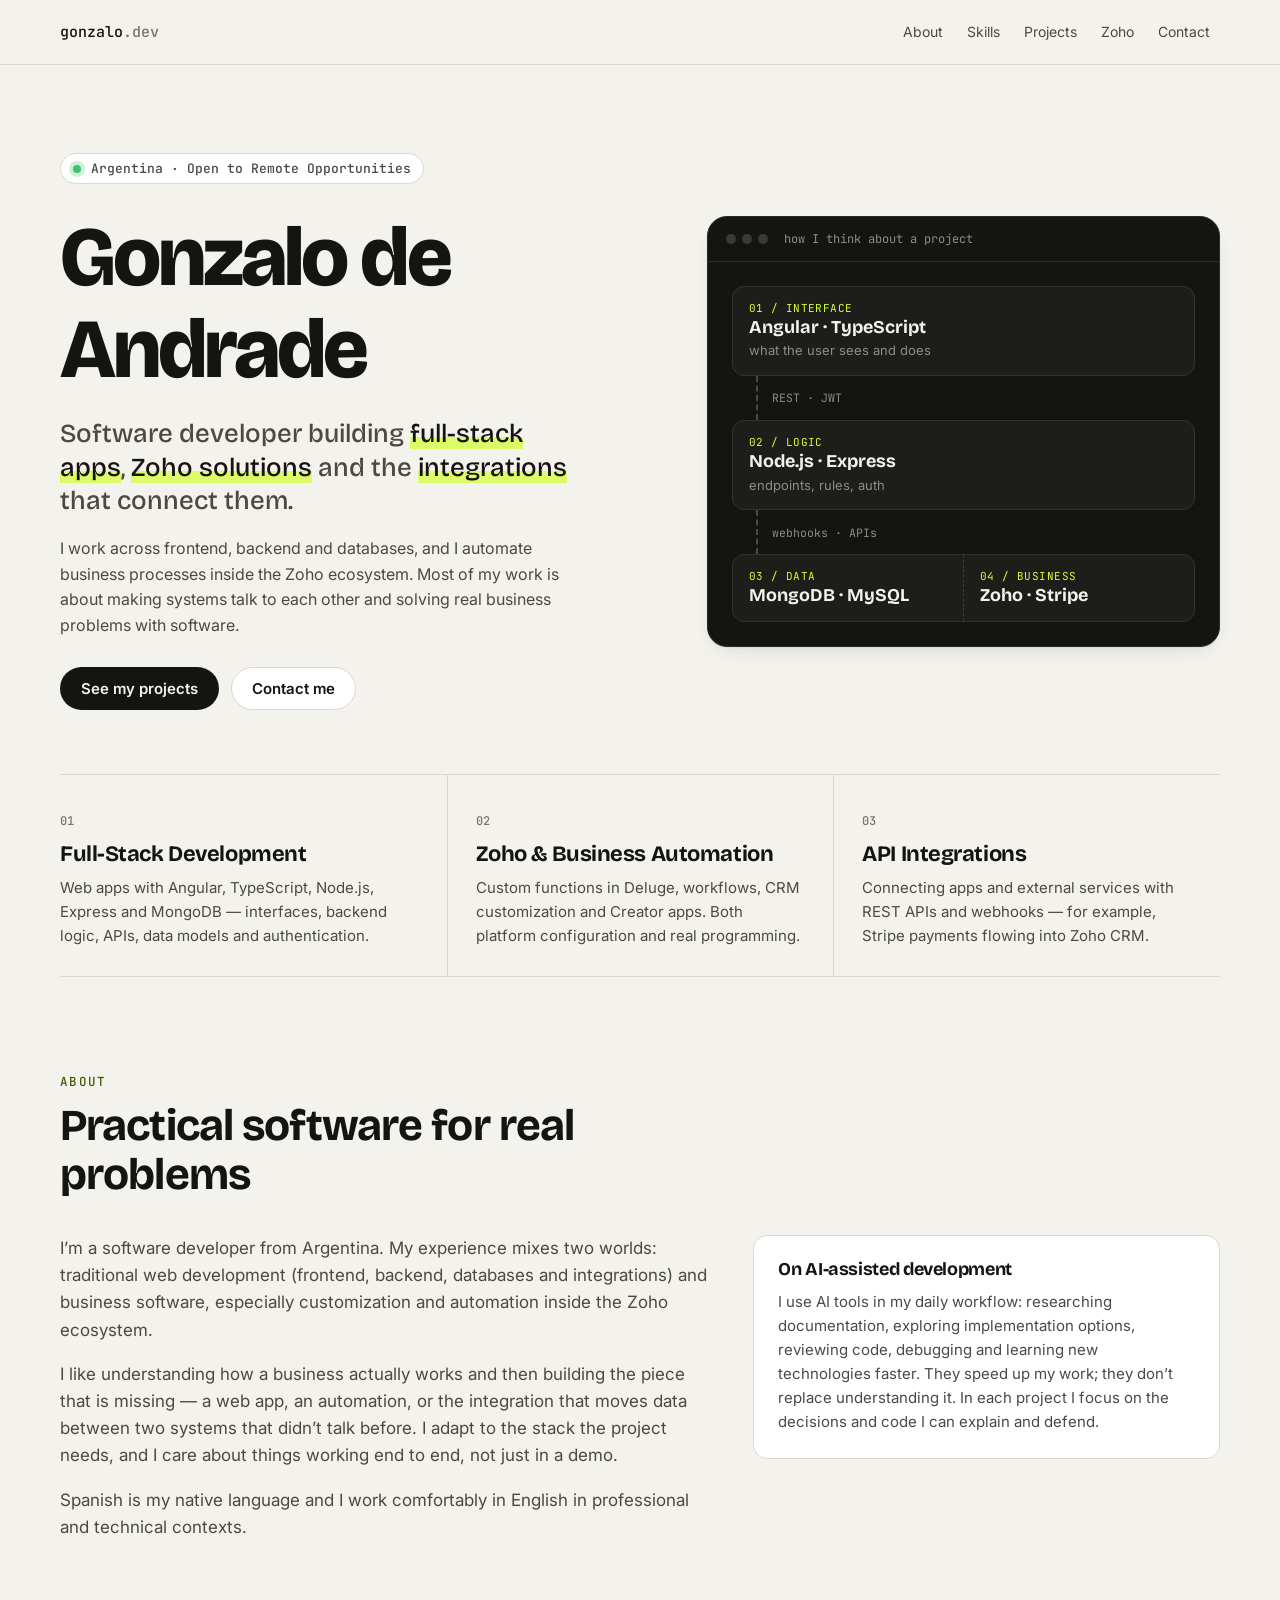
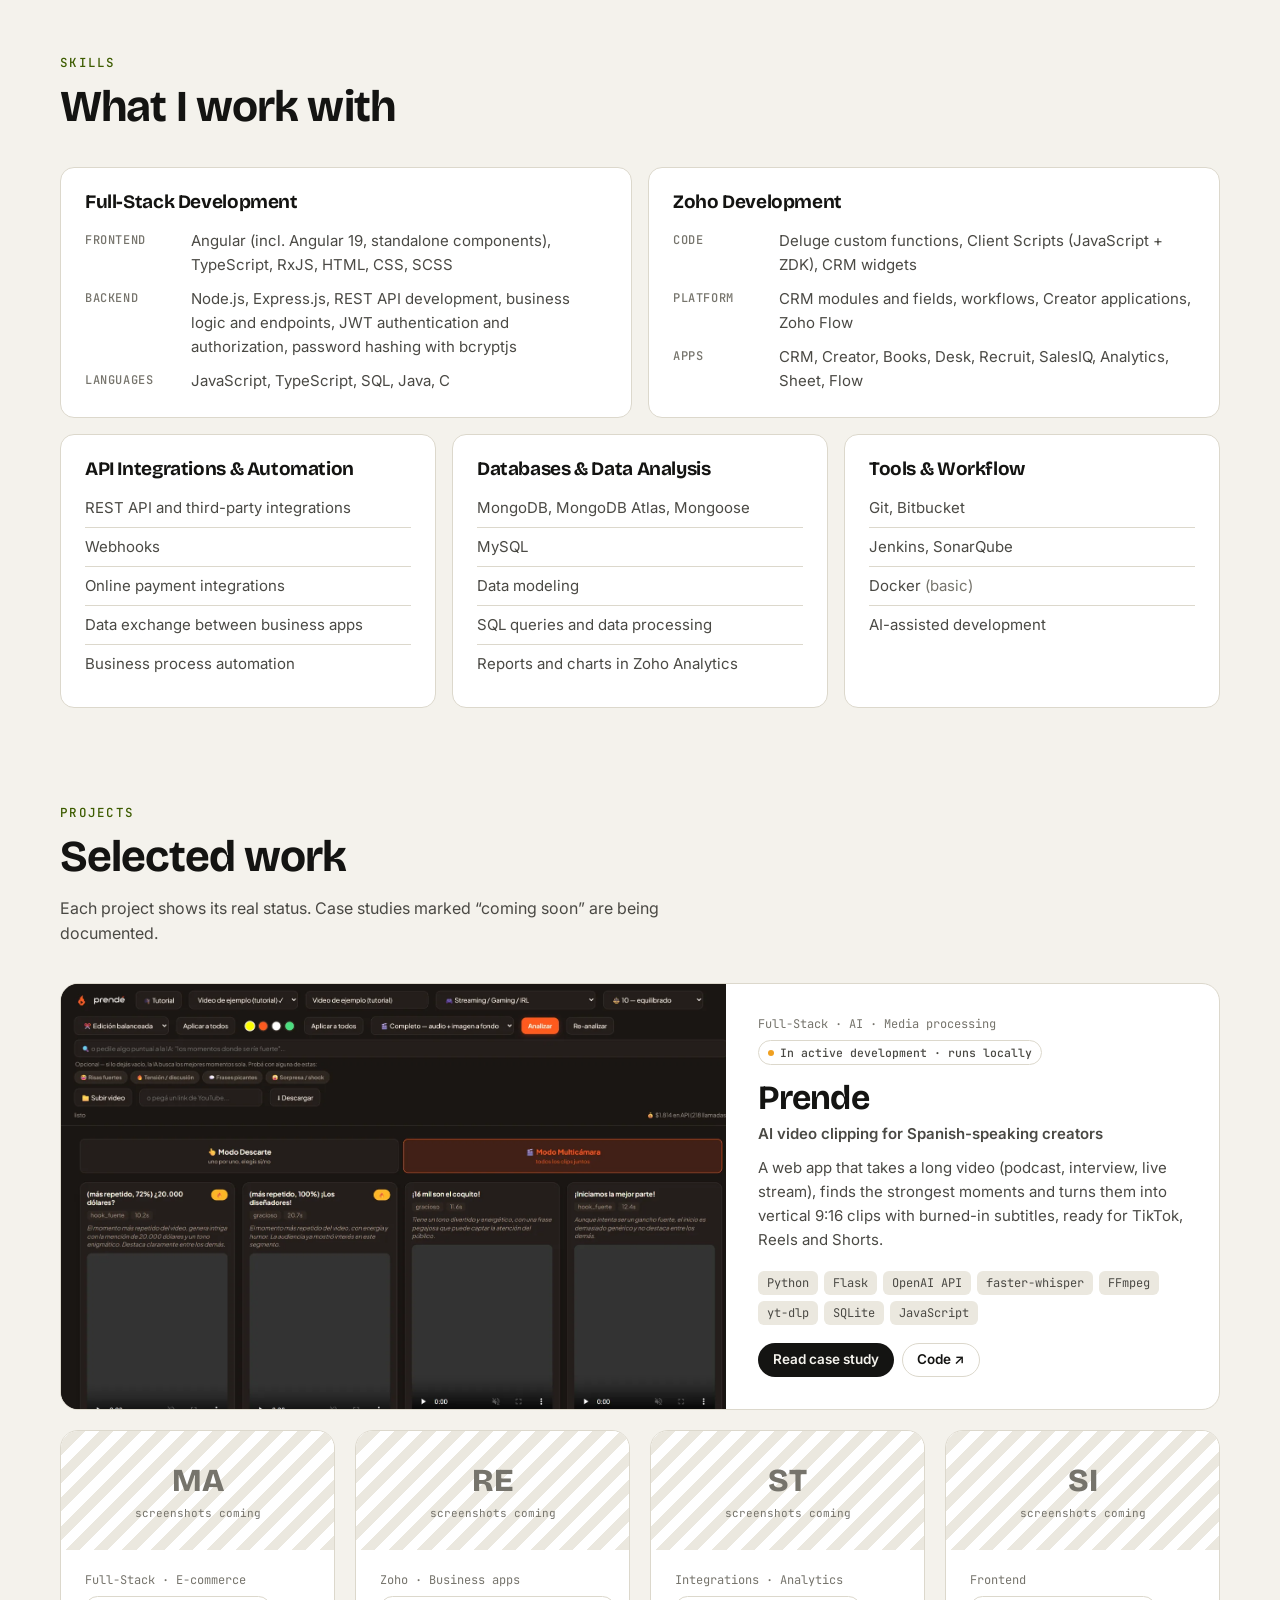
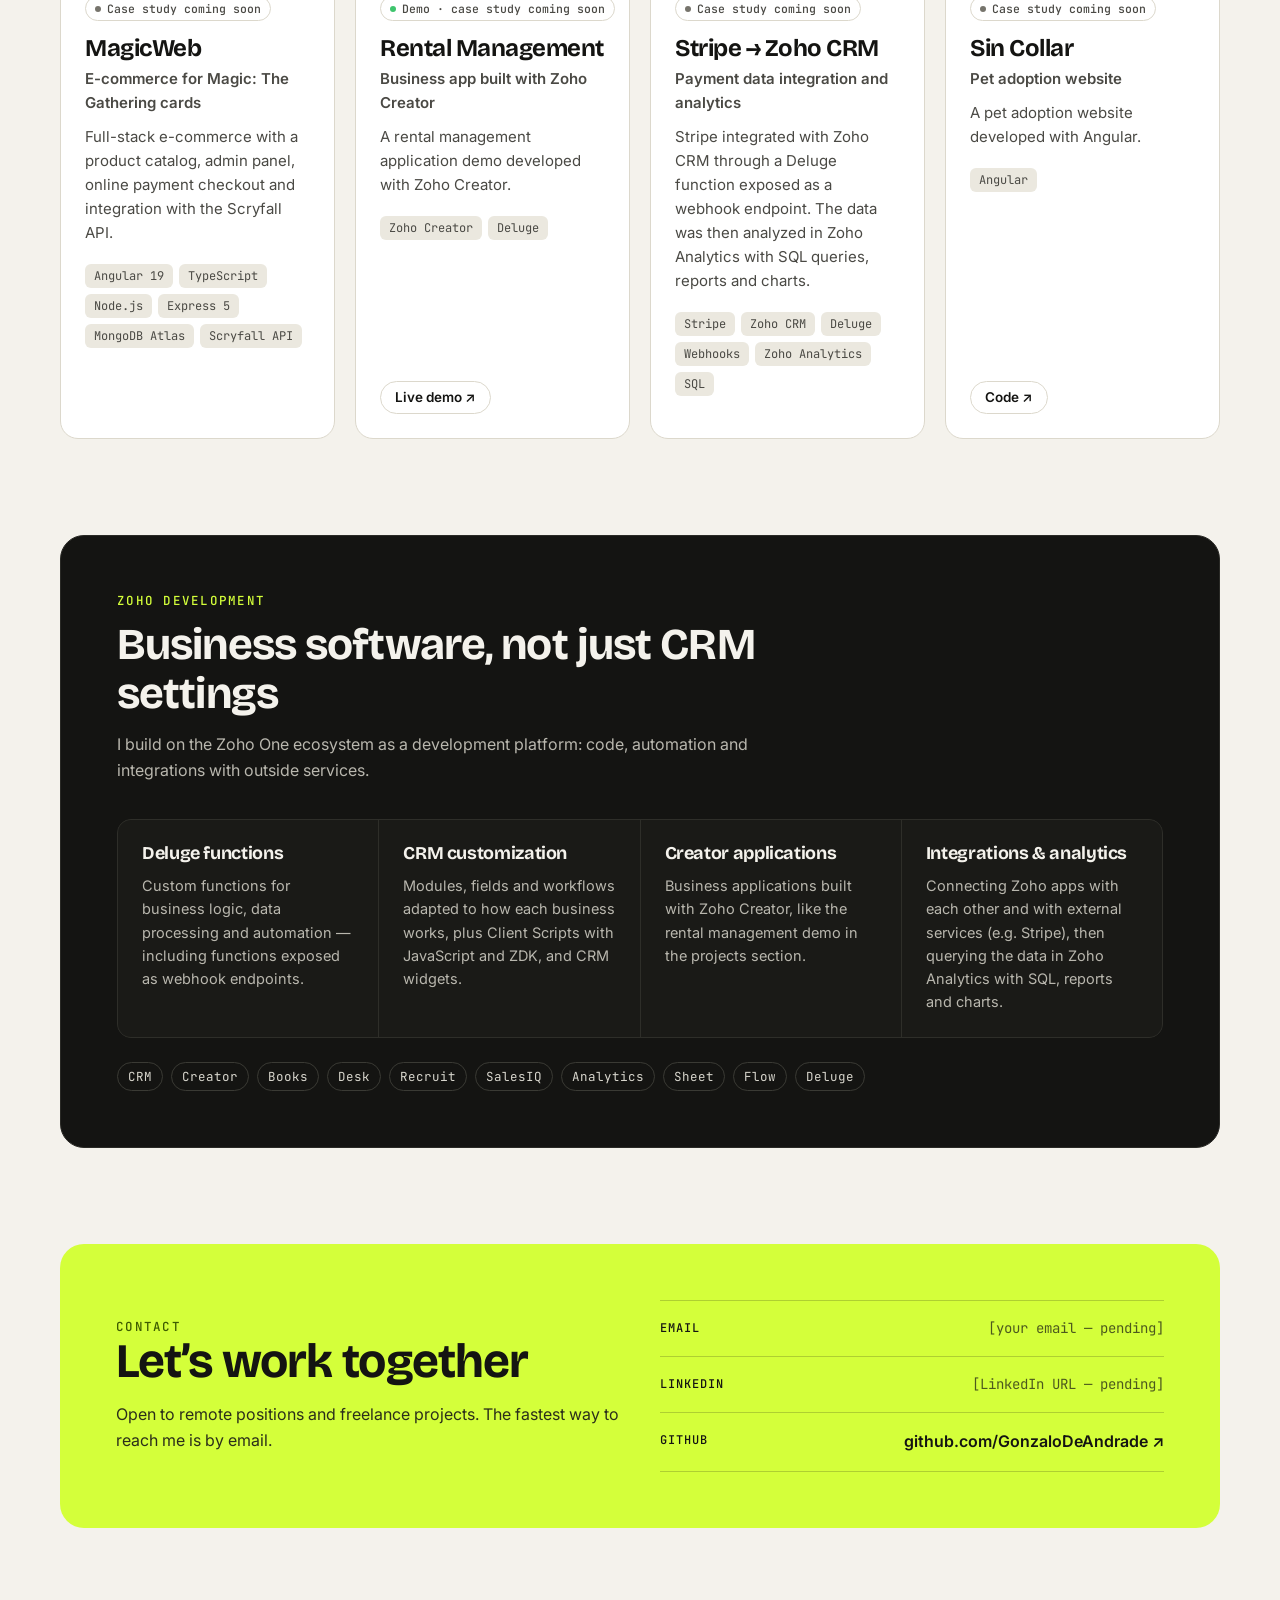
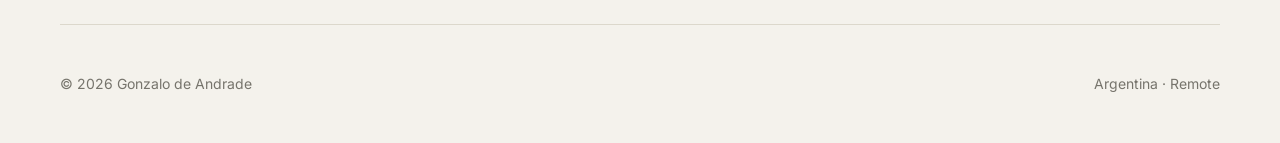
==== index.html @ 22869a06 "Portfolio: base structure, sections and Prende case study Co-Authored-By: Claude Opus 5.5 <noreply@a" ====
<!doctype html>
<html lang="en">
<head>
  <meta charset="utf-8">
  <meta name="viewport" content="width=device-width, initial-scale=1">
  <title>Gonzalo de Andrade · Software Developer</title>
  <meta name="description" content="Software developer from Argentina. Full-stack web development, Zoho solutions and system integrations.">
  <link rel="preconnect" href="https://fonts.googleapis.com">
  <link rel="preconnect" href="https://fonts.gstatic.com" crossorigin>
  <link href="https://fonts.googleapis.com/css2?family=Bricolage+Grotesque:opsz,wght@12..96,500;12..96,700;12..96,800&family=Inter:wght@400;500;600&family=JetBrains+Mono:wght@400;500&display=swap" rel="stylesheet">
  <link rel="stylesheet" href="styles.css">
  <link rel="icon" href="data:image/svg+xml,<svg xmlns='http://www.w3.org/2000/svg' viewBox='0 0 32 32'><rect width='32' height='32' rx='8' fill='%23131311'/><text x='16' y='22' font-family='monospace' font-size='15' fill='%23d4ff3a' text-anchor='middle'>gd</text></svg>">
</head>
<body>
  <a class="skip" href="#main">Skip to content</a>

  <header class="nav">
    <div class="wrap nav-inner">
      <a class="logo" href="#top" aria-label="Home">gonzalo<span>.dev</span></a>
      <nav aria-label="Main">
        <ul>
          <li><a href="#about">About</a></li>
          <li><a href="#skills">Skills</a></li>
          <li><a href="#projects">Projects</a></li>
          <li><a href="#zoho">Zoho</a></li>
          <li><a href="#contact">Contact</a></li>
        </ul>
      </nav>
    </div>
  </header>

  <main id="main">
    <!-- HERO -->
    <section class="hero wrap" id="top">
      <div class="hero-text">
        <p class="eyebrow"><span class="dot" aria-hidden="true"></span>Argentina · Open to Remote Opportunities</p>
        <h1>Gonzalo de Andrade</h1>
        <p class="headline">Software developer building <em>full-stack apps</em>, <em>Zoho solutions</em> and the <em>integrations</em> that connect them.</p>
        <p class="intro">I work across frontend, backend and databases, and I automate business processes inside the Zoho ecosystem. Most of my work is about making systems talk to each other and solving real business problems with software.</p>
        <div class="cta">
          <a class="btn btn-primary" href="#projects">See my projects</a>
          <a class="btn btn-ghost" href="#contact">Contact me</a>
        </div>
      </div>

      <figure class="flow" aria-label="Diagram: frontend, backend and business systems connected through APIs">
        <div class="flow-head"><span></span><span></span><span></span><code>how I think about a project</code></div>
        <ol class="flow-body">
          <li class="node">
            <span class="node-k">01 / interface</span>
            <strong>Angular · TypeScript</strong>
            <small>what the user sees and does</small>
          </li>
          <li class="wire" aria-hidden="true"><span>REST · JWT</span></li>
          <li class="node">
            <span class="node-k">02 / logic</span>
            <strong>Node.js · Express</strong>
            <small>endpoints, rules, auth</small>
          </li>
          <li class="wire" aria-hidden="true"><span>webhooks · APIs</span></li>
          <li class="node node-split">
            <div>
              <span class="node-k">03 / data</span>
              <strong>MongoDB · MySQL</strong>
            </div>
            <div>
              <span class="node-k">04 / business</span>
              <strong>Zoho · Stripe</strong>
            </div>
          </li>
        </ol>
      </figure>
    </section>

    <!-- STRENGTHS -->
    <section class="strengths wrap" aria-label="Core strengths">
      <article>
        <span class="num">01</span>
        <h2>Full-Stack Development</h2>
        <p>Web apps with Angular, TypeScript, Node.js, Express and MongoDB — interfaces, backend logic, APIs, data models and authentication.</p>
      </article>
      <article>
        <span class="num">02</span>
        <h2>Zoho &amp; Business Automation</h2>
        <p>Custom functions in Deluge, workflows, CRM customization and Creator apps. Both platform configuration and real programming.</p>
      </article>
      <article>
        <span class="num">03</span>
        <h2>API Integrations</h2>
        <p>Connecting apps and external services with REST APIs and webhooks — for example, Stripe payments flowing into Zoho CRM.</p>
      </article>
    </section>

    <!-- ABOUT -->
    <section class="section wrap" id="about">
      <div class="section-head">
        <p class="kicker">About</p>
        <h2>Practical software for real problems</h2>
      </div>
      <div class="about-grid">
        <div class="prose">
          <p>I’m a software developer from Argentina. My experience mixes two worlds: traditional web development (frontend, backend, databases and integrations) and business software, especially customization and automation inside the Zoho ecosystem.</p>
          <p>I like understanding how a business actually works and then building the piece that is missing — a web app, an automation, or the integration that moves data between two systems that didn’t talk before. I adapt to the stack the project needs, and I care about things working end to end, not just in a demo.</p>
          <p>Spanish is my native language and I work comfortably in English in professional and technical contexts.</p>
        </div>
        <aside class="note-card">
          <h3>On AI-assisted development</h3>
          <p>I use AI tools in my daily workflow: researching documentation, exploring implementation options, reviewing code, debugging and learning new technologies faster. They speed up my work; they don’t replace understanding it. In each project I focus on the decisions and code I can explain and defend.</p>
        </aside>
      </div>
    </section>

    <!-- SKILLS -->
    <section class="section wrap" id="skills">
      <div class="section-head">
        <p class="kicker">Skills</p>
        <h2>What I work with</h2>
      </div>
      <div class="skills">
        <article class="skill skill-main">
          <h3>Full-Stack Development</h3>
          <dl>
            <dt>Frontend</dt><dd>Angular (incl. Angular 19, standalone components), TypeScript, RxJS, HTML, CSS, SCSS</dd>
            <dt>Backend</dt><dd>Node.js, Express.js, REST API development, business logic and endpoints, JWT authentication and authorization, password hashing with bcryptjs</dd>
            <dt>Languages</dt><dd>JavaScript, TypeScript, SQL, Java, C</dd>
          </dl>
        </article>
        <article class="skill skill-main">
          <h3>Zoho Development</h3>
          <dl>
            <dt>Code</dt><dd>Deluge custom functions, Client Scripts (JavaScript + ZDK), CRM widgets</dd>
            <dt>Platform</dt><dd>CRM modules and fields, workflows, Creator applications, Zoho Flow</dd>
            <dt>Apps</dt><dd>CRM, Creator, Books, Desk, Recruit, SalesIQ, Analytics, Sheet, Flow</dd>
          </dl>
        </article>
        <article class="skill">
          <h3>API Integrations &amp; Automation</h3>
          <ul>
            <li>REST API and third-party integrations</li>
            <li>Webhooks</li>
            <li>Online payment integrations</li>
            <li>Data exchange between business apps</li>
            <li>Business process automation</li>
          </ul>
        </article>
        <article class="skill">
          <h3>Databases &amp; Data Analysis</h3>
          <ul>
            <li>MongoDB, MongoDB Atlas, Mongoose</li>
            <li>MySQL</li>
            <li>Data modeling</li>
            <li>SQL queries and data processing</li>
            <li>Reports and charts in Zoho Analytics</li>
          </ul>
        </article>
        <article class="skill">
          <h3>Tools &amp; Workflow</h3>
          <ul>
            <li>Git, Bitbucket</li>
            <li>Jenkins, SonarQube</li>
            <li>Docker <span class="muted">(basic)</span></li>
            <li>AI-assisted development</li>
          </ul>
        </article>
      </div>
    </section>

    <!-- PROJECTS -->
    <section class="section wrap" id="projects">
      <div class="section-head">
        <p class="kicker">Projects</p>
        <h2>Selected work</h2>
        <p class="section-sub">Each project shows its real status. Case studies marked “coming soon” are being documented.</p>
      </div>
      <div class="project-feature" id="featured"></div>
      <div class="project-grid" id="projectGrid"></div>
    </section>

    <!-- ZOHO -->
    <section class="section wrap" id="zoho">
      <div class="zoho">
        <div class="section-head">
          <p class="kicker">Zoho Development</p>
          <h2>Business software, not just CRM settings</h2>
          <p class="section-sub">I build on the Zoho One ecosystem as a development platform: code, automation and integrations with outside services.</p>
        </div>
        <div class="zoho-grid">
          <article>
            <h3>Deluge functions</h3>
            <p>Custom functions for business logic, data processing and automation — including functions exposed as webhook endpoints.</p>
          </article>
          <article>
            <h3>CRM customization</h3>
            <p>Modules, fields and workflows adapted to how each business works, plus Client Scripts with JavaScript and ZDK, and CRM widgets.</p>
          </article>
          <article>
            <h3>Creator applications</h3>
            <p>Business applications built with Zoho Creator, like the rental management demo in the projects section.</p>
          </article>
          <article>
            <h3>Integrations &amp; analytics</h3>
            <p>Connecting Zoho apps with each other and with external services (e.g. Stripe), then querying the data in Zoho Analytics with SQL, reports and charts.</p>
          </article>
        </div>
        <p class="zoho-apps" aria-label="Zoho apps I have worked with">
          <span>CRM</span><span>Creator</span><span>Books</span><span>Desk</span><span>Recruit</span><span>SalesIQ</span><span>Analytics</span><span>Sheet</span><span>Flow</span><span>Deluge</span>
        </p>
      </div>
    </section>

    <!-- CONTACT -->
    <section class="section wrap" id="contact">
      <div class="contact">
        <div>
          <p class="kicker">Contact</p>
          <h2>Let’s work together</h2>
          <p>Open to remote positions and freelance projects. The fastest way to reach me is by email.</p>
        </div>
        <ul class="contact-list">
          <li>
            <span class="c-label">Email</span>
            <span class="c-value placeholder" title="Placeholder — to be added">[your email — pending]</span>
          </li>
          <li>
            <span class="c-label">LinkedIn</span>
            <span class="c-value placeholder" title="Placeholder — to be added">[LinkedIn URL — pending]</span>
          </li>
          <li>
            <span class="c-label">GitHub</span>
            <a class="c-value" href="https://github.com/GonzaloDeAndrade" target="_blank" rel="noopener">github.com/GonzaloDeAndrade ↗</a>
          </li>
        </ul>
      </div>
    </section>
  </main>

  <footer class="footer wrap">
    <span>© <span id="year"></span> Gonzalo de Andrade</span>
    <span>Argentina · Remote</span>
  </footer>

  <script src="js/projects.js"></script>
  <script src="js/main.js"></script>
</body>
</html>
---- styles.css ----
:root {
  --bg: #f4f2ec;
  --surface: #ffffff;
  --surface-2: #ebe8df;
  --ink: #141412;
  --ink-2: #4a4944;
  --muted: #76746c;
  --line: #dcd8cc;
  --accent: #d4ff3a;          /* used as a fill, always with --ink text */
  --accent-ink: #3d5c00;      /* accent for text on light backgrounds */
  --dark: #141412;
  --dark-ink: #f4f2ec;
  --radius: 14px;
  --shadow: 0 1px 2px rgba(20,20,18,.05), 0 8px 24px -12px rgba(20,20,18,.18);
  --f-display: 'Bricolage Grotesque', system-ui, sans-serif;
  --f-body: 'Inter', system-ui, sans-serif;
  --f-mono: 'JetBrains Mono', ui-monospace, monospace;
  color-scheme: light;
}
@media (prefers-color-scheme: dark) {
  :root:not([data-theme="light"]) {
    --bg: #111110; --surface: #1a1a18; --surface-2: #232320; --ink: #f1efe8; --ink-2: #c4c2ba;
    --muted: #8e8c84; --line: #2e2d29; --accent-ink: #d4ff3a; --dark: #1a1a18;
    --shadow: 0 1px 2px rgba(0,0,0,.3), 0 10px 30px -14px rgba(0,0,0,.6);
    color-scheme: dark;
  }
}
:root[data-theme="dark"] {
  --bg: #111110; --surface: #1a1a18; --surface-2: #232320; --ink: #f1efe8; --ink-2: #c4c2ba;
  --muted: #8e8c84; --line: #2e2d29; --accent-ink: #d4ff3a; --dark: #1a1a18;
  --shadow: 0 1px 2px rgba(0,0,0,.3), 0 10px 30px -14px rgba(0,0,0,.6);
  color-scheme: dark;
}

*, *::before, *::after { box-sizing: border-box; }
html { scroll-behavior: smooth; scroll-padding-top: 80px; }
@media (prefers-reduced-motion: reduce) { html { scroll-behavior: auto; } * { transition: none !important; } }
body {
  margin: 0; background: var(--bg); color: var(--ink);
  font: 400 16px/1.6 var(--f-body); -webkit-font-smoothing: antialiased;
}
img { max-width: 100%; display: block; }
a { color: inherit; }
h1, h2, h3 { font-family: var(--f-display); line-height: 1.1; margin: 0; letter-spacing: -0.02em; }
p { margin: 0 0 1em; }
.wrap { width: min(1160px, 100% - 32px); margin-inline: auto; }
.muted { color: var(--muted); }
.sr-only { position: absolute; width: 1px; height: 1px; overflow: hidden; clip: rect(0 0 0 0); }
.skip { position: absolute; left: -999px; top: 8px; background: var(--accent); color: #141412; padding: 8px 12px; border-radius: 8px; z-index: 100; }
.skip:focus { left: 8px; }
:focus-visible { outline: 2px solid var(--ink); outline-offset: 3px; border-radius: 4px; }

/* NAV */
.nav { position: sticky; top: 0; z-index: 20; background: color-mix(in srgb, var(--bg) 85%, transparent); backdrop-filter: blur(10px); border-bottom: 1px solid var(--line); }
.nav-inner { display: flex; align-items: center; justify-content: space-between; height: 64px; gap: 16px; }
.logo { font-family: var(--f-mono); font-weight: 500; text-decoration: none; font-size: 15px; }
.logo span { color: var(--muted); }
.nav ul { list-style: none; display: flex; gap: 4px; margin: 0; padding: 0; }
.nav a:not(.logo) { text-decoration: none; font-size: 14px; color: var(--ink-2); padding: 6px 10px; border-radius: 8px; }
.nav a:not(.logo):hover { background: var(--surface-2); color: var(--ink); }
@media (max-width: 640px) {
  .nav ul li:nth-child(n+3):not(:last-child) { display: none; }
}

/* BUTTONS */
.btn { display: inline-flex; align-items: center; gap: 8px; font: 600 15px/1 var(--f-body); text-decoration: none; padding: 13px 20px; border-radius: 999px; border: 1px solid transparent; transition: transform .15s ease, background .15s ease; }
.btn:hover { transform: translateY(-1px); }
.btn-primary { background: var(--ink); color: var(--bg); }
.btn-ghost { border-color: var(--line); background: var(--surface); }
.btn-ghost:hover { border-color: var(--ink-2); }
.btn-sm { font-size: 13.5px; padding: 9px 14px; }

/* HERO */
.hero { display: grid; grid-template-columns: 1.15fr 1fr; gap: 56px; align-items: center; padding: 88px 0 64px; }
.eyebrow { font: 500 13px/1 var(--f-mono); color: var(--ink-2); display: inline-flex; align-items: center; gap: 10px; background: var(--surface); border: 1px solid var(--line); padding: 8px 12px; border-radius: 999px; margin-bottom: 28px; }
.dot { width: 8px; height: 8px; border-radius: 50%; background: #3ec46d; box-shadow: 0 0 0 4px color-mix(in srgb, #3ec46d 25%, transparent); }
.hero h1 { font-size: clamp(44px, 7vw, 84px); font-weight: 800; letter-spacing: -0.035em; margin-bottom: 20px; }
.headline { font-family: var(--f-display); font-size: clamp(20px, 2.4vw, 26px); font-weight: 500; line-height: 1.3; color: var(--ink-2); margin-bottom: 18px; max-width: 30ch; }
.headline em { font-style: normal; color: var(--ink); background: linear-gradient(transparent 62%, color-mix(in srgb, var(--accent) 75%, transparent) 62%); }
.intro { color: var(--ink-2); max-width: 54ch; }
.cta { display: flex; gap: 12px; flex-wrap: wrap; margin-top: 28px; }

.flow { margin: 0; background: var(--dark); color: var(--dark-ink); border-radius: 20px; padding: 0 0 24px; box-shadow: var(--shadow); border: 1px solid #2a2a26; overflow: hidden; }
.flow-head { display: flex; align-items: center; gap: 6px; padding: 14px 18px; border-bottom: 1px solid #2a2a26; }
.flow-head span { width: 10px; height: 10px; border-radius: 50%; background: #3a3a35; }
.flow-head code { font: 12px var(--f-mono); color: #8e8c84; margin-left: 10px; }
.flow-body { list-style: none; margin: 0; padding: 24px 24px 0; display: flex; flex-direction: column; }
.node { border: 1px solid #34342f; background: #1d1d1a; border-radius: 12px; padding: 14px 16px; display: flex; flex-direction: column; gap: 2px; }
.node strong { font: 700 18px/1.2 var(--f-display); }
.node small { color: #8e8c84; font-size: 13px; }
.node-k { font: 11px var(--f-mono); color: var(--accent); letter-spacing: .04em; text-transform: uppercase; }
.node-split { flex-direction: row; gap: 0; padding: 0; }
.node-split > div { flex: 1; padding: 14px 16px; display: flex; flex-direction: column; gap: 2px; }
.node-split > div + div { border-left: 1px dashed #3d3d37; }
.wire { height: 44px; position: relative; display: flex; align-items: center; padding-left: 40px; }
.wire::before { content: ''; position: absolute; left: 24px; top: 0; bottom: 0; border-left: 2px dashed #4a4a43; }
.wire span { font: 11.5px var(--f-mono); color: #8e8c84; }

/* STRENGTHS */
.strengths { display: grid; grid-template-columns: repeat(3, 1fr); border-top: 1px solid var(--line); border-bottom: 1px solid var(--line); }
.strengths article { padding: 32px 28px 28px 0; }
.strengths article + article { padding-left: 28px; border-left: 1px solid var(--line); }
.strengths .num { font: 500 12px var(--f-mono); color: var(--muted); }
.strengths h2 { font-size: 22px; margin: 10px 0 10px; }
.strengths p { color: var(--ink-2); font-size: 15px; margin: 0; }

/* SECTIONS */
.section { padding: 96px 0 0; }
.section-head { margin-bottom: 36px; max-width: 680px; }
.kicker { font: 500 12.5px var(--f-mono); text-transform: uppercase; letter-spacing: .1em; color: var(--accent-ink); margin-bottom: 12px; }
.section-head h2 { font-size: clamp(30px, 4vw, 44px); font-weight: 700; }
.section-sub { color: var(--ink-2); margin: 14px 0 0; }

.about-grid { display: grid; grid-template-columns: 1.4fr 1fr; gap: 40px; align-items: start; }
.prose p { font-size: 17px; color: var(--ink-2); }
.note-card { background: var(--surface); border: 1px solid var(--line); border-radius: var(--radius); padding: 24px; }
.note-card h3 { font-size: 18px; margin-bottom: 10px; }
.note-card p { color: var(--ink-2); font-size: 15px; margin: 0; }

/* SKILLS */
.skills { display: grid; grid-template-columns: repeat(6, 1fr); gap: 16px; }
.skill { grid-column: span 2; background: var(--surface); border: 1px solid var(--line); border-radius: var(--radius); padding: 24px; }
.skill-main { grid-column: span 3; }
.skill h3 { font-size: 19px; margin-bottom: 16px; }
.skill dl { margin: 0; display: grid; grid-template-columns: 92px 1fr; gap: 10px 14px; }
.skill dt { font: 500 12px/1.9 var(--f-mono); color: var(--muted); text-transform: uppercase; letter-spacing: .05em; }
.skill dd { margin: 0; color: var(--ink-2); font-size: 15px; }
.skill ul { list-style: none; margin: 0; padding: 0; }
.skill li { padding: 7px 0; border-top: 1px solid var(--line); color: var(--ink-2); font-size: 15px; }
.skill li:first-child { border-top: 0; padding-top: 0; }

/* PROJECT CARDS */
.project-feature { display: grid; gap: 20px; margin-bottom: 20px; }
.project-grid { display: grid; grid-template-columns: repeat(auto-fill, minmax(260px, 1fr)); gap: 20px; }
.card { background: var(--surface); border: 1px solid var(--line); border-radius: 18px; overflow: hidden; display: flex; flex-direction: column; transition: border-color .2s ease, transform .2s ease; }
.card:hover { border-color: var(--ink-2); }
.card-featured { display: grid; grid-template-columns: 1.35fr 1fr; }
.card-media { display: block; background: #1b1715; aspect-ratio: 16 / 10; overflow: hidden; }
.card-featured .card-media { aspect-ratio: auto; min-height: 100%; }
.card-media img { width: 100%; height: 100%; object-fit: cover; object-position: top left; transition: transform .5s ease; }
.card:hover .card-media img { transform: scale(1.02); }
.card-media-empty { background: repeating-linear-gradient(-45deg, var(--surface-2) 0 10px, var(--surface) 10px 20px); display: flex; flex-direction: column; align-items: center; justify-content: center; gap: 6px; aspect-ratio: 16 / 7; }
.card-media-empty span { font: 800 32px var(--f-display); color: var(--muted); text-transform: uppercase; }
.card-media-empty small { font: 11px var(--f-mono); color: var(--muted); }
.card-body { padding: 22px 24px 24px; display: flex; flex-direction: column; flex: 1; }
.card-featured .card-body { padding: 32px; justify-content: center; }
.card-meta { display: flex; flex-wrap: wrap; align-items: center; justify-content: space-between; gap: 8px; margin-bottom: 14px; }
.area { font: 12px var(--f-mono); color: var(--muted); }
.card h3 { font-size: 24px; }
.card-featured h3 { font-size: 34px; }
.tagline { font-weight: 600; color: var(--ink-2); margin: 6px 0 10px; }
.card-body > p { color: var(--ink-2); font-size: 15px; }
.tags { list-style: none; display: flex; flex-wrap: wrap; gap: 6px; padding: 0; margin: 4px 0 18px; }
.tags li { font: 12px var(--f-mono); padding: 4px 9px; border-radius: 6px; background: var(--surface-2); color: var(--ink-2); }
.card-links { display: flex; flex-wrap: wrap; gap: 8px; margin-top: auto; }

.status { font: 500 11.5px var(--f-mono); padding: 4px 9px; border-radius: 999px; border: 1px solid var(--line); color: var(--ink-2); white-space: nowrap; }
.status::before { content: ''; display: inline-block; width: 6px; height: 6px; border-radius: 50%; margin-right: 6px; vertical-align: 1px; background: var(--muted); }
.status-active::before { background: #f0a020; }
.status-deployed::before, .status-demo::before { background: #3ec46d; }
.status-offline::before { background: #d64545; }

/* ZOHO */
.zoho { background: var(--dark); color: var(--dark-ink); border-radius: 24px; padding: 56px; border: 1px solid #2a2a26; }
.zoho .kicker { color: var(--accent); }
.zoho .section-sub { color: #b9b7ae; }
.zoho-grid { display: grid; grid-template-columns: repeat(4, 1fr); gap: 1px; background: #2e2e29; border: 1px solid #2e2e29; border-radius: 14px; overflow: hidden; }
.zoho-grid article { background: #1a1a17; padding: 24px; }
.zoho-grid h3 { font-size: 18px; margin-bottom: 10px; }
.zoho-grid p { color: #b9b7ae; font-size: 14.5px; margin: 0; }
.zoho-apps { display: flex; flex-wrap: wrap; gap: 8px; margin: 24px 0 0; }
.zoho-apps span { font: 12.5px var(--f-mono); color: #d8d6cd; border: 1px solid #3a3a34; padding: 5px 10px; border-radius: 999px; }

/* CONTACT */
.contact { display: grid; grid-template-columns: 1fr 1fr; gap: 40px; align-items: center; background: var(--accent); color: #141412; border-radius: 24px; padding: 56px; }
.contact .kicker { color: #3d5c00; }
.contact h2 { font-size: clamp(32px, 4vw, 48px); margin-bottom: 14px; }
.contact p { margin: 0; color: #2b2f1a; }
.contact-list { list-style: none; margin: 0; padding: 0; }
.contact-list li { display: flex; justify-content: space-between; gap: 16px; padding: 16px 0; border-top: 1px solid rgba(20,20,18,.2); flex-wrap: wrap; }
.contact-list li:last-child { border-bottom: 1px solid rgba(20,20,18,.2); }
.c-label { font: 500 12px/1.9 var(--f-mono); text-transform: uppercase; letter-spacing: .08em; }
.c-value { font-weight: 600; text-decoration: none; }
a.c-value:hover { text-decoration: underline; }
.placeholder { font-family: var(--f-mono); font-weight: 400; font-size: 14px; opacity: .7; }
.contact :focus-visible { outline-color: #141412; }

.footer { display: flex; justify-content: space-between; flex-wrap: wrap; gap: 12px; padding: 48px 0; margin-top: 96px; border-top: 1px solid var(--line); font-size: 14px; color: var(--muted); }
.footer a { text-decoration: none; }

/* CASE STUDY */
.case-hero { padding: 64px 0 32px; max-width: 820px; }
.case-hero h1 { font-size: clamp(44px, 7vw, 76px); font-weight: 800; margin-bottom: 14px; }
.case-meta { display: flex; flex-wrap: wrap; align-items: center; gap: 12px; margin-top: 8px; }
.case-meta .card-links { margin: 0; }
.gallery { display: grid; grid-template-columns: repeat(3, 1fr); gap: 16px; }
.gallery figure { margin: 0; }
.gallery .g-main { grid-column: 1 / -1; }
.g-open { all: unset; cursor: zoom-in; display: block; border-radius: 14px; overflow: hidden; border: 1px solid var(--line); background: #1b1715; }
.g-open:focus-visible { outline: 2px solid var(--ink); outline-offset: 3px; }
.gallery img { width: 100%; height: auto; }
.gallery figure:not(.g-main) img { aspect-ratio: 16 / 10; object-fit: cover; object-position: top left; }
.gallery figcaption { font-size: 13.5px; color: var(--muted); margin-top: 8px; }
.fine { font-size: 13px; color: var(--muted); margin-top: 14px; }
.case-layout { display: grid; grid-template-columns: 1fr 300px; gap: 56px; margin-top: 56px; align-items: start; }
.case-sec { margin-bottom: 48px; }
.case-sec h2 { font-size: 28px; margin-bottom: 16px; }
.case-main p { font-size: 17px; color: var(--ink-2); max-width: 68ch; }
.bullets { padding: 0; margin: 0; list-style: none; }
.bullets li { position: relative; padding: 10px 0 10px 24px; border-top: 1px solid var(--line); color: var(--ink-2); }
.bullets li::before { content: ''; position: absolute; left: 2px; top: 20px; width: 10px; height: 2px; background: var(--ink); }
.challenges { display: grid; gap: 14px; }
.challenges article { background: var(--surface); border: 1px solid var(--line); border-radius: var(--radius); padding: 22px 24px; }
.challenges h3 { font-size: 18px; margin-bottom: 8px; }
.challenges p { font-size: 15.5px !important; margin: 0; }
.case-side { position: sticky; top: 88px; display: grid; gap: 16px; }
.side-box { background: var(--surface); border: 1px solid var(--line); border-radius: var(--radius); padding: 20px; }
.side-box h2 { font-size: 16px; margin-bottom: 12px; }
.side-box p { font-size: 14.5px; color: var(--ink-2); margin: 0; }
.side-box .tags { margin: 0; }

.lightbox { border: 0; padding: 0; background: transparent; max-width: min(1400px, 96vw); max-height: 94vh; }
.lightbox::backdrop { background: rgba(10,10,9,.86); }
.lightbox img { max-height: 84vh; width: auto; margin: 0 auto; border-radius: 10px; }
.lightbox-cap { color: #e9e7e0; text-align: center; font-size: 14px; margin: 12px 0 0; }
.lightbox-close { position: fixed; top: 16px; right: 16px; width: 40px; height: 40px; border-radius: 50%; border: 0; background: #f1efe8; color: #141412; font-size: 16px; cursor: pointer; }

/* RESPONSIVE */
@media (max-width: 960px) {
  .hero { grid-template-columns: 1fr; padding-top: 56px; gap: 40px; }
  .strengths { grid-template-columns: 1fr; }
  .strengths article, .strengths article + article { padding: 24px 0; border-left: 0; }
  .strengths article + article { border-top: 1px solid var(--line); }
  .about-grid, .contact, .case-layout { grid-template-columns: 1fr; }
  .skill, .skill-main { grid-column: span 6; }
  .card-featured { grid-template-columns: 1fr; }
  .card-featured .card-media { aspect-ratio: 16 / 10; }
  .zoho-grid { grid-template-columns: 1fr 1fr; }
  .case-side { position: static; }
}
@media (max-width: 640px) {
  .section { padding-top: 72px; }
  .zoho, .contact { padding: 32px 20px; border-radius: 18px; }
  .zoho-grid { grid-template-columns: 1fr; }
  .card-featured .card-body { padding: 24px; }
  .card-featured h3 { font-size: 28px; }
  .skill dl { grid-template-columns: 1fr; gap: 2px; }
  .skill dd { margin-bottom: 10px; }
  .gallery { grid-template-columns: 1fr; }
  .node-split { flex-direction: column; }
  .node-split > div + div { border-left: 0; border-top: 1px dashed #3d3d37; }
}
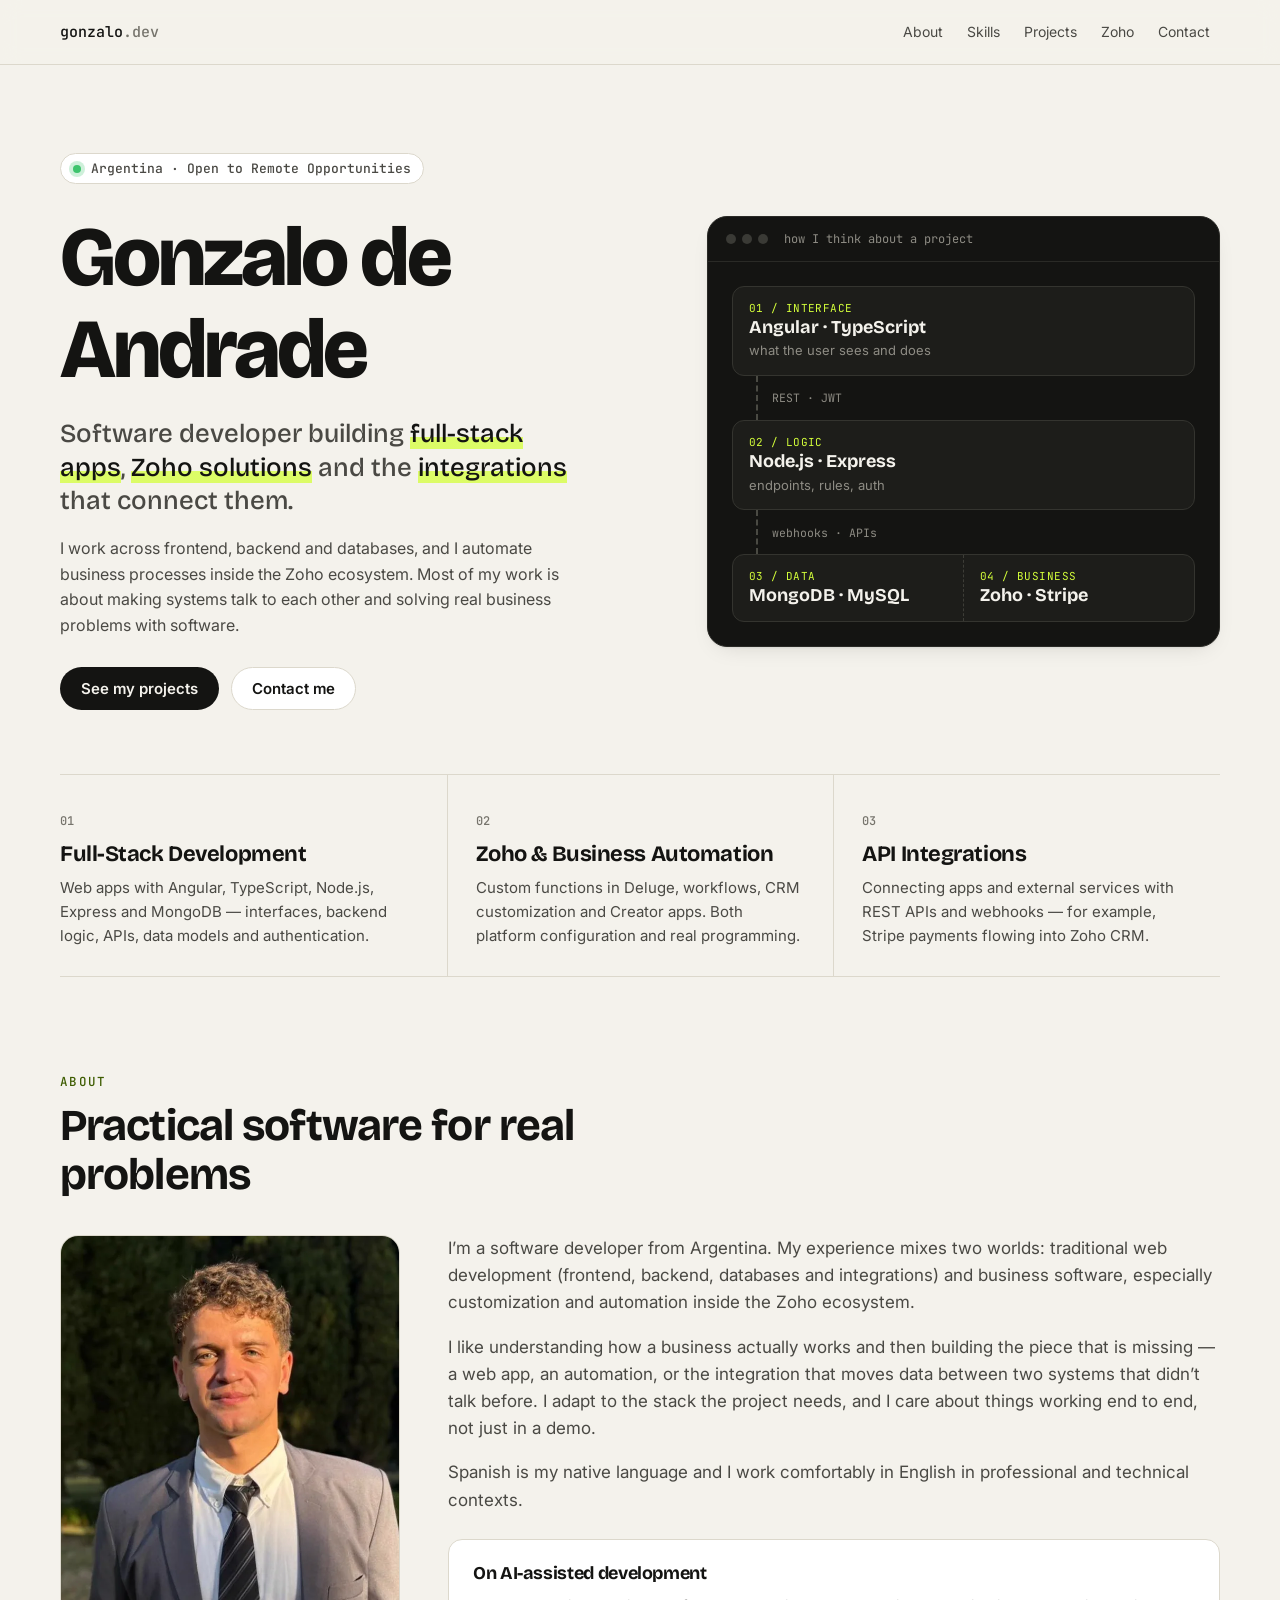
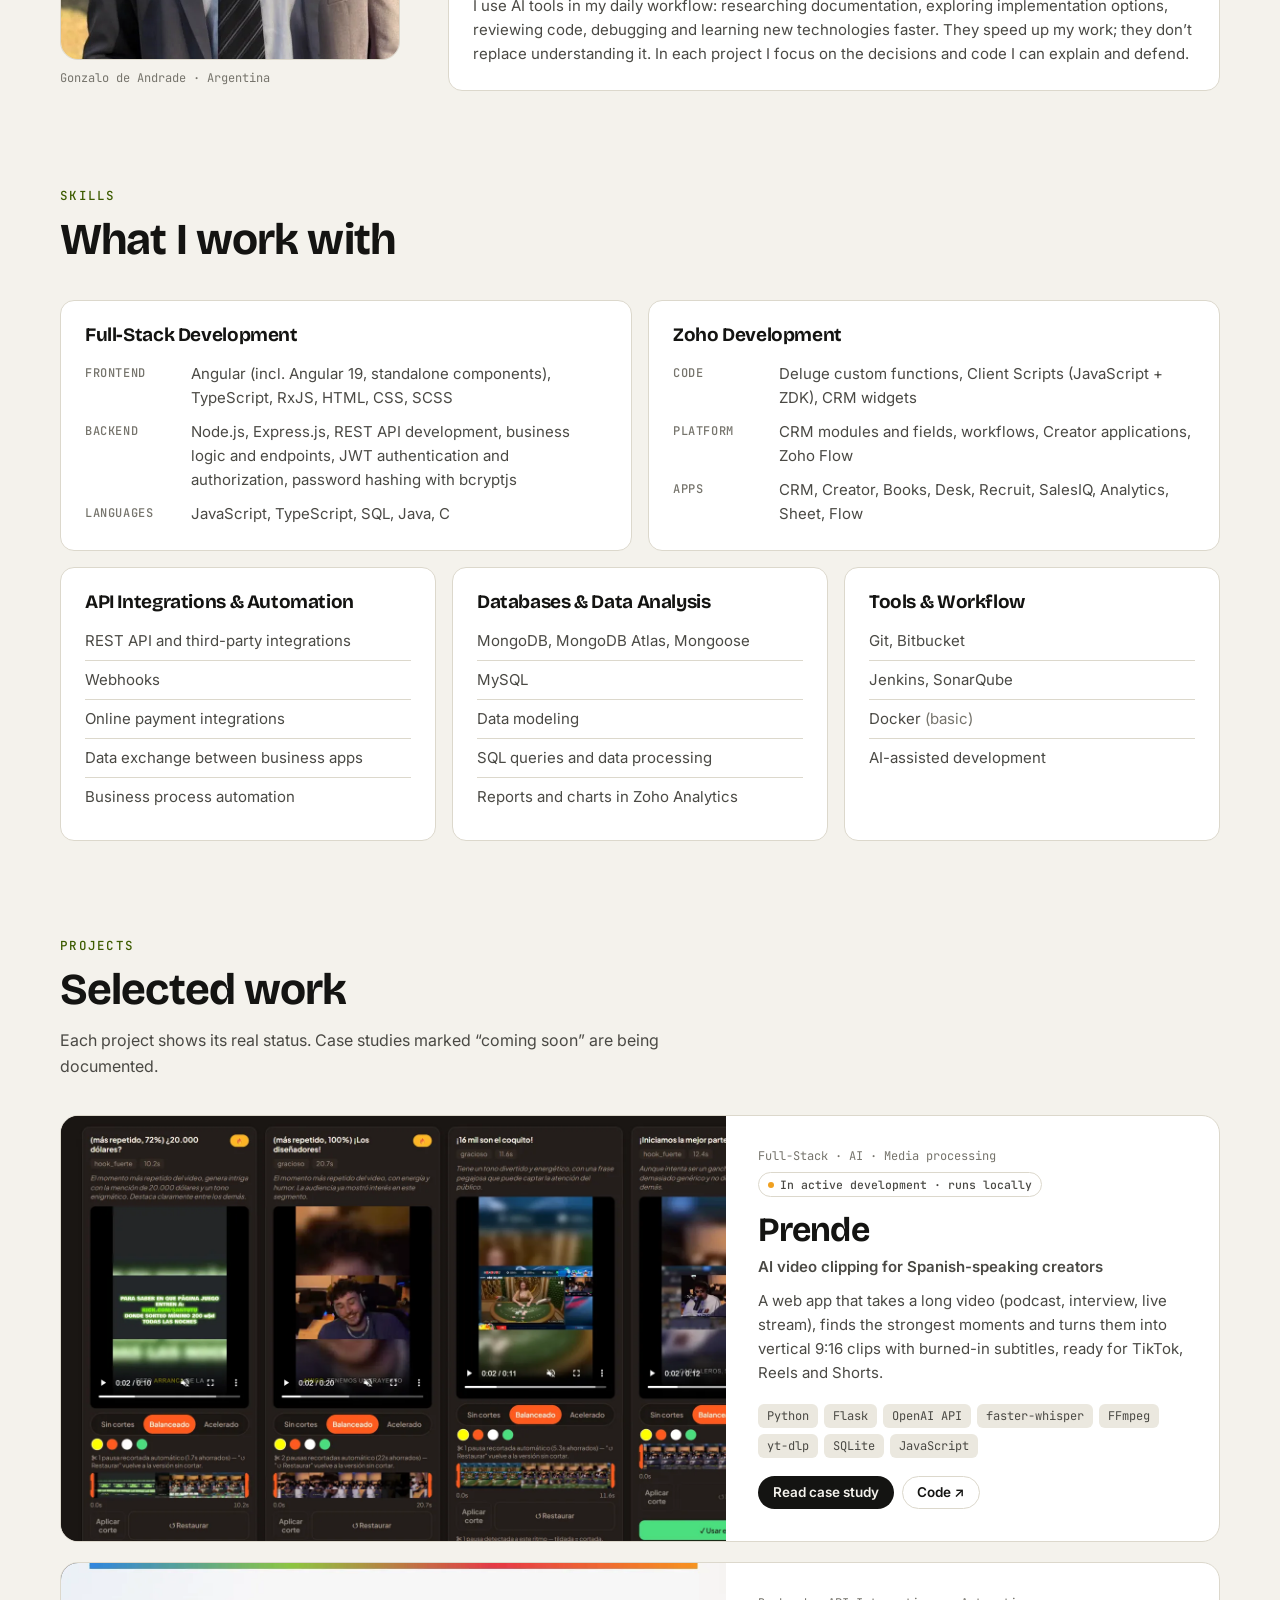
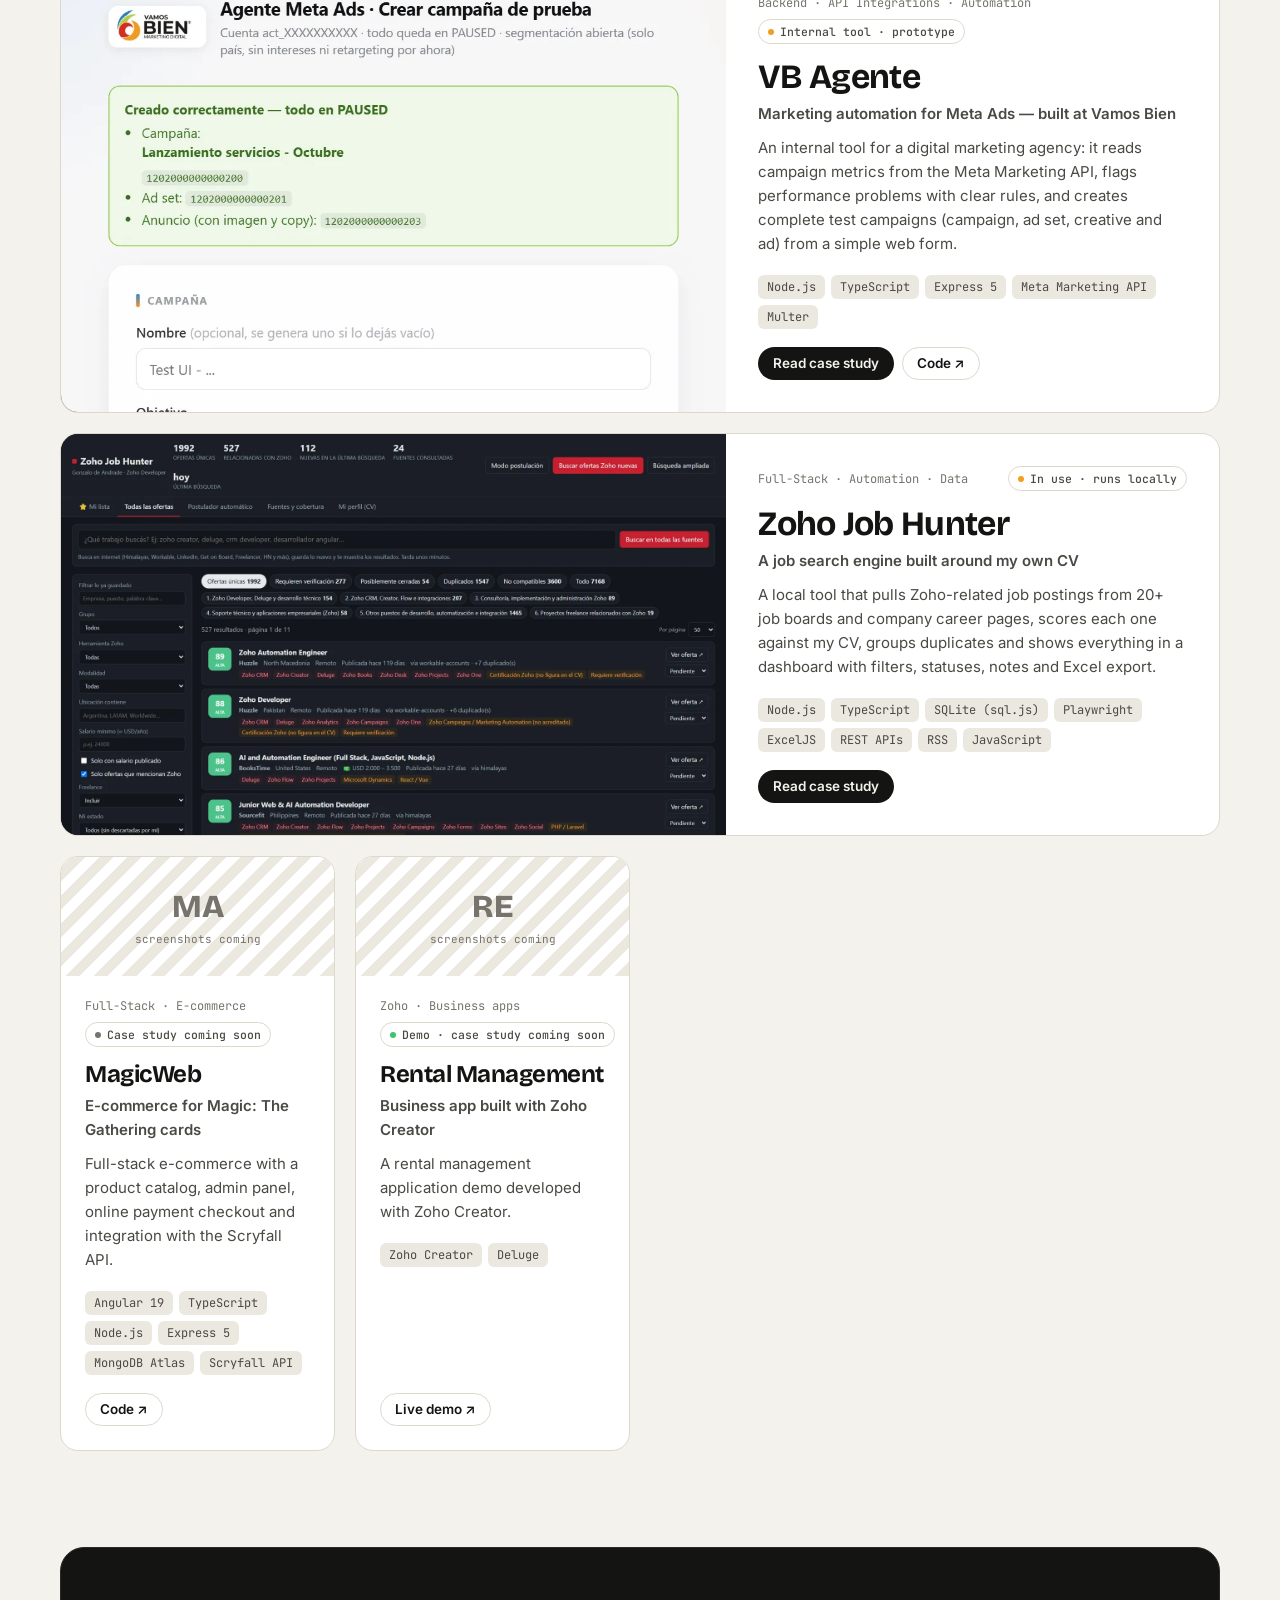
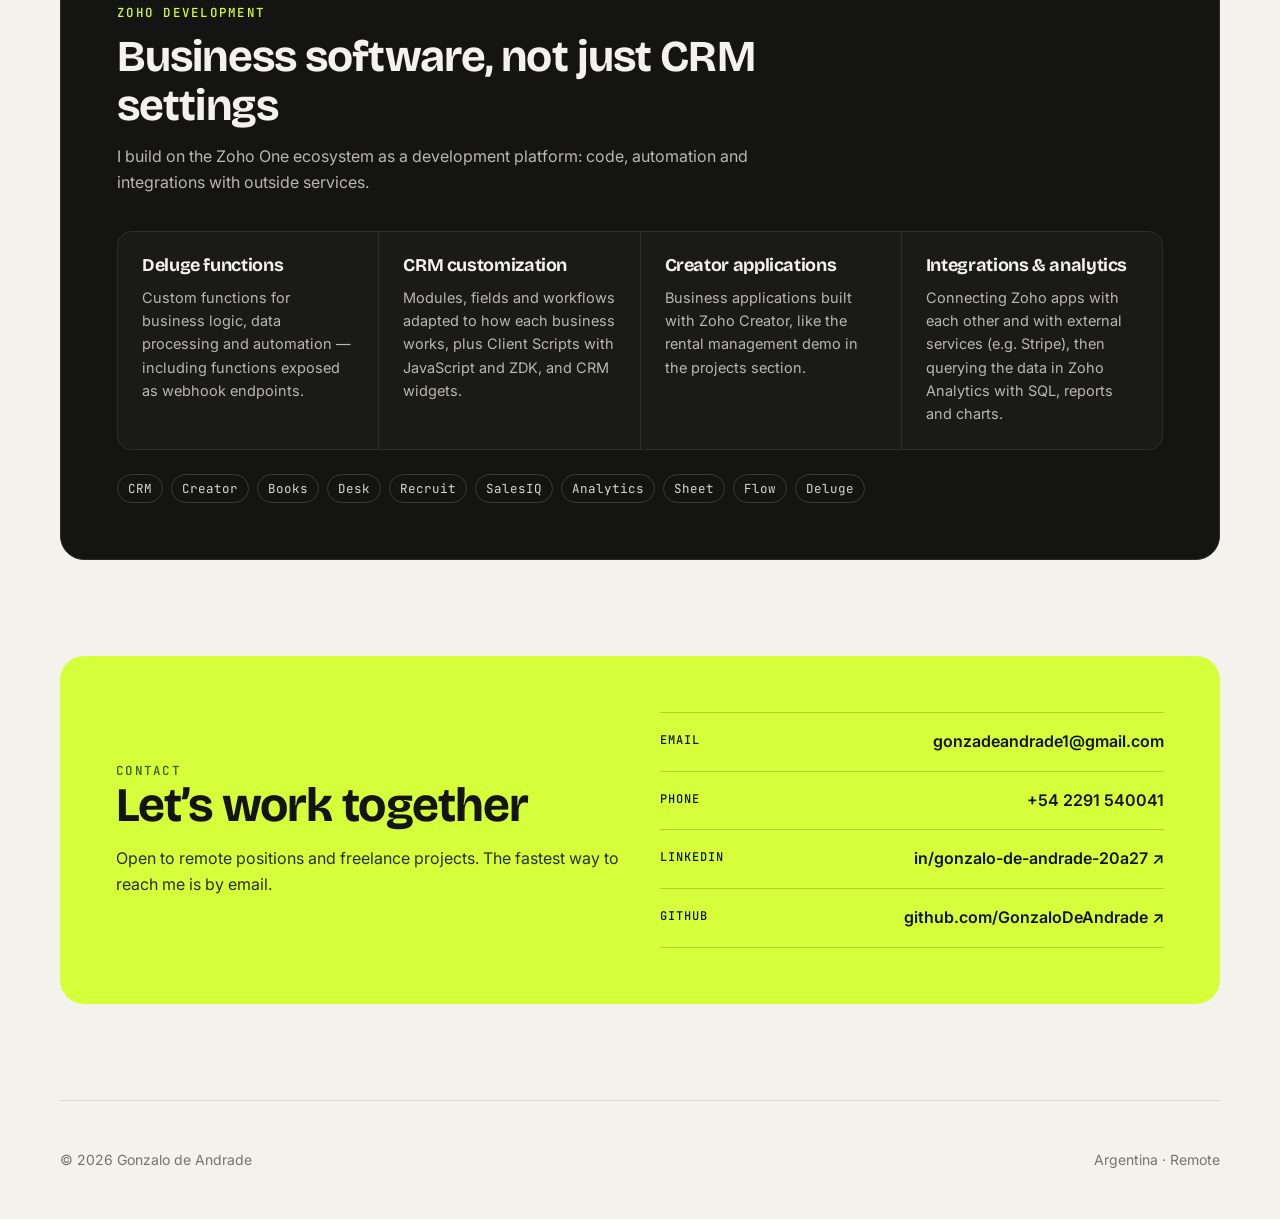
==== commit 35822c57: "Add profile photo and real contact details (email, phone, LinkedIn) Co-Authored-By: Claude Opus 5.5 " ====
--- a/index.html
+++ b/index.html
@@ -98,15 +98,21 @@
         <h2>Practical software for real problems</h2>
       </div>
       <div class="about-grid">
-        <div class="prose">
-          <p>I’m a software developer from Argentina. My experience mixes two worlds: traditional web development (frontend, backend, databases and integrations) and business software, especially customization and automation inside the Zoho ecosystem.</p>
-          <p>I like understanding how a business actually works and then building the piece that is missing — a web app, an automation, or the integration that moves data between two systems that didn’t talk before. I adapt to the stack the project needs, and I care about things working end to end, not just in a demo.</p>
-          <p>Spanish is my native language and I work comfortably in English in professional and technical contexts.</p>
-        </div>
-        <aside class="note-card">
-          <h3>On AI-assisted development</h3>
-          <p>I use AI tools in my daily workflow: researching documentation, exploring implementation options, reviewing code, debugging and learning new technologies faster. They speed up my work; they don’t replace understanding it. In each project I focus on the decisions and code I can explain and defend.</p>
-        </aside>
+        <figure class="portrait">
+          <img src="assets/gonzalo.webp" alt="Portrait of Gonzalo de Andrade" width="640" height="800" loading="lazy" decoding="async">
+          <figcaption>Gonzalo de Andrade · Argentina</figcaption>
+        </figure>
+        <div class="about-text">
+          <div class="prose">
+            <p>I’m a software developer from Argentina. My experience mixes two worlds: traditional web development (frontend, backend, databases and integrations) and business software, especially customization and automation inside the Zoho ecosystem.</p>
+            <p>I like understanding how a business actually works and then building the piece that is missing — a web app, an automation, or the integration that moves data between two systems that didn’t talk before. I adapt to the stack the project needs, and I care about things working end to end, not just in a demo.</p>
+            <p>Spanish is my native language and I work comfortably in English in professional and technical contexts.</p>
+          </div>
+          <aside class="note-card">
+            <h3>On AI-assisted development</h3>
+            <p>I use AI tools in my daily workflow: researching documentation, exploring implementation options, reviewing code, debugging and learning new technologies faster. They speed up my work; they don’t replace understanding it. In each project I focus on the decisions and code I can explain and defend.</p>
+          </aside>
+        </div>
       </div>
     </section>
 
@@ -219,11 +225,15 @@
         <ul class="contact-list">
           <li>
             <span class="c-label">Email</span>
-            <span class="c-value placeholder" title="Placeholder — to be added">[your email — pending]</span>
+            <a class="c-value" href="mailto:gonzadeandrade1@gmail.com">gonzadeandrade1@gmail.com</a>
+          </li>
+          <li>
+            <span class="c-label">Phone</span>
+            <a class="c-value" href="tel:+542291540041">+54 2291 540041</a>
           </li>
           <li>
             <span class="c-label">LinkedIn</span>
-            <span class="c-value placeholder" title="Placeholder — to be added">[LinkedIn URL — pending]</span>
+            <a class="c-value" href="https://www.linkedin.com/in/gonzalo-de-andrade-20a27" target="_blank" rel="noopener">in/gonzalo-de-andrade-20a27 ↗</a>
           </li>
           <li>
             <span class="c-label">GitHub</span>
--- a/styles.css
+++ b/styles.css
@@ -111,7 +111,12 @@
 .section-head h2 { font-size: clamp(30px, 4vw, 44px); font-weight: 700; }
 .section-sub { color: var(--ink-2); margin: 14px 0 0; }
 
-.about-grid { display: grid; grid-template-columns: 1.4fr 1fr; gap: 40px; align-items: start; }
+.about-grid { display: grid; grid-template-columns: minmax(240px, 340px) 1fr; gap: 48px; align-items: start; }
+.about-text { display: grid; gap: 8px; }
+.portrait { margin: 0; }
+.portrait img { width: 100%; height: auto; aspect-ratio: 4 / 5; object-fit: cover; border-radius: 18px; border: 1px solid var(--line); background: var(--surface-2); }
+.portrait figcaption { font: 12px var(--f-mono); color: var(--muted); margin-top: 10px; }
+@media (max-width: 960px) { .portrait { max-width: 320px; } }
 .prose p { font-size: 17px; color: var(--ink-2); }
 .note-card { background: var(--surface); border: 1px solid var(--line); border-radius: var(--radius); padding: 24px; }
 .note-card h3 { font-size: 18px; margin-bottom: 10px; }
@@ -136,7 +141,8 @@
 .card:hover { border-color: var(--ink-2); }
 .card-featured { display: grid; grid-template-columns: 1.35fr 1fr; }
 .card-media { display: block; background: #1b1715; aspect-ratio: 16 / 10; overflow: hidden; }
-.card-featured .card-media { aspect-ratio: auto; min-height: 100%; }
+.card-featured .card-media { aspect-ratio: auto; min-height: 340px; position: relative; }
+.card-featured .card-media img { position: absolute; inset: 0; }
 .card-media img { width: 100%; height: 100%; object-fit: cover; object-position: top left; transition: transform .5s ease; }
 .card:hover .card-media img { transform: scale(1.02); }
 .card-media-empty { background: repeating-linear-gradient(-45deg, var(--surface-2) 0 10px, var(--surface) 10px 20px); display: flex; flex-direction: column; align-items: center; justify-content: center; gap: 6px; aspect-ratio: 16 / 7; }
@@ -199,7 +205,7 @@
 .g-open { all: unset; cursor: zoom-in; display: block; border-radius: 14px; overflow: hidden; border: 1px solid var(--line); background: #1b1715; }
 .g-open:focus-visible { outline: 2px solid var(--ink); outline-offset: 3px; }
 .gallery img { width: 100%; height: auto; }
-.gallery figure:not(.g-main) img { aspect-ratio: 16 / 10; object-fit: cover; object-position: top left; }
+.gallery figure:not(.g-main) img { aspect-ratio: 4 / 3; object-fit: contain; background: #1b1715; }
 .gallery figcaption { font-size: 13.5px; color: var(--muted); margin-top: 8px; }
 .fine { font-size: 13px; color: var(--muted); margin-top: 14px; }
 .case-layout { display: grid; grid-template-columns: 1fr 300px; gap: 56px; margin-top: 56px; align-items: start; }
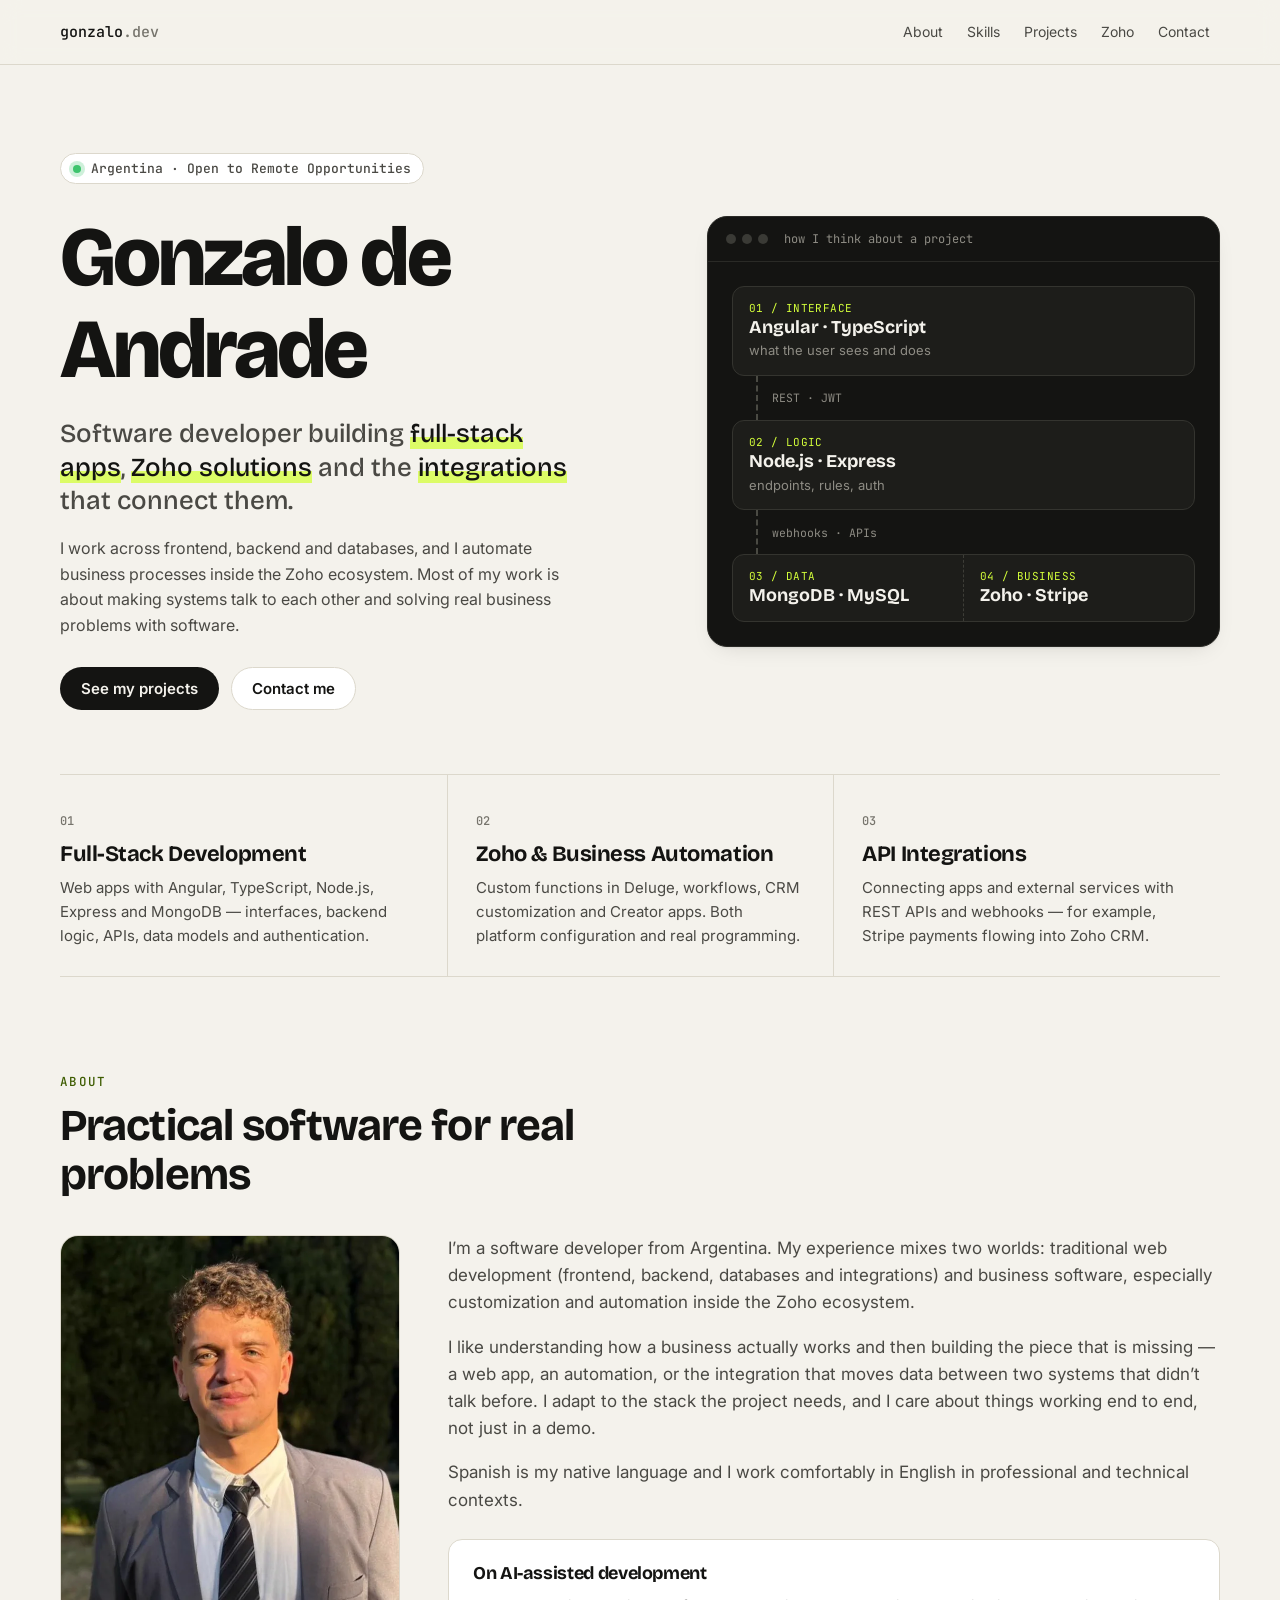
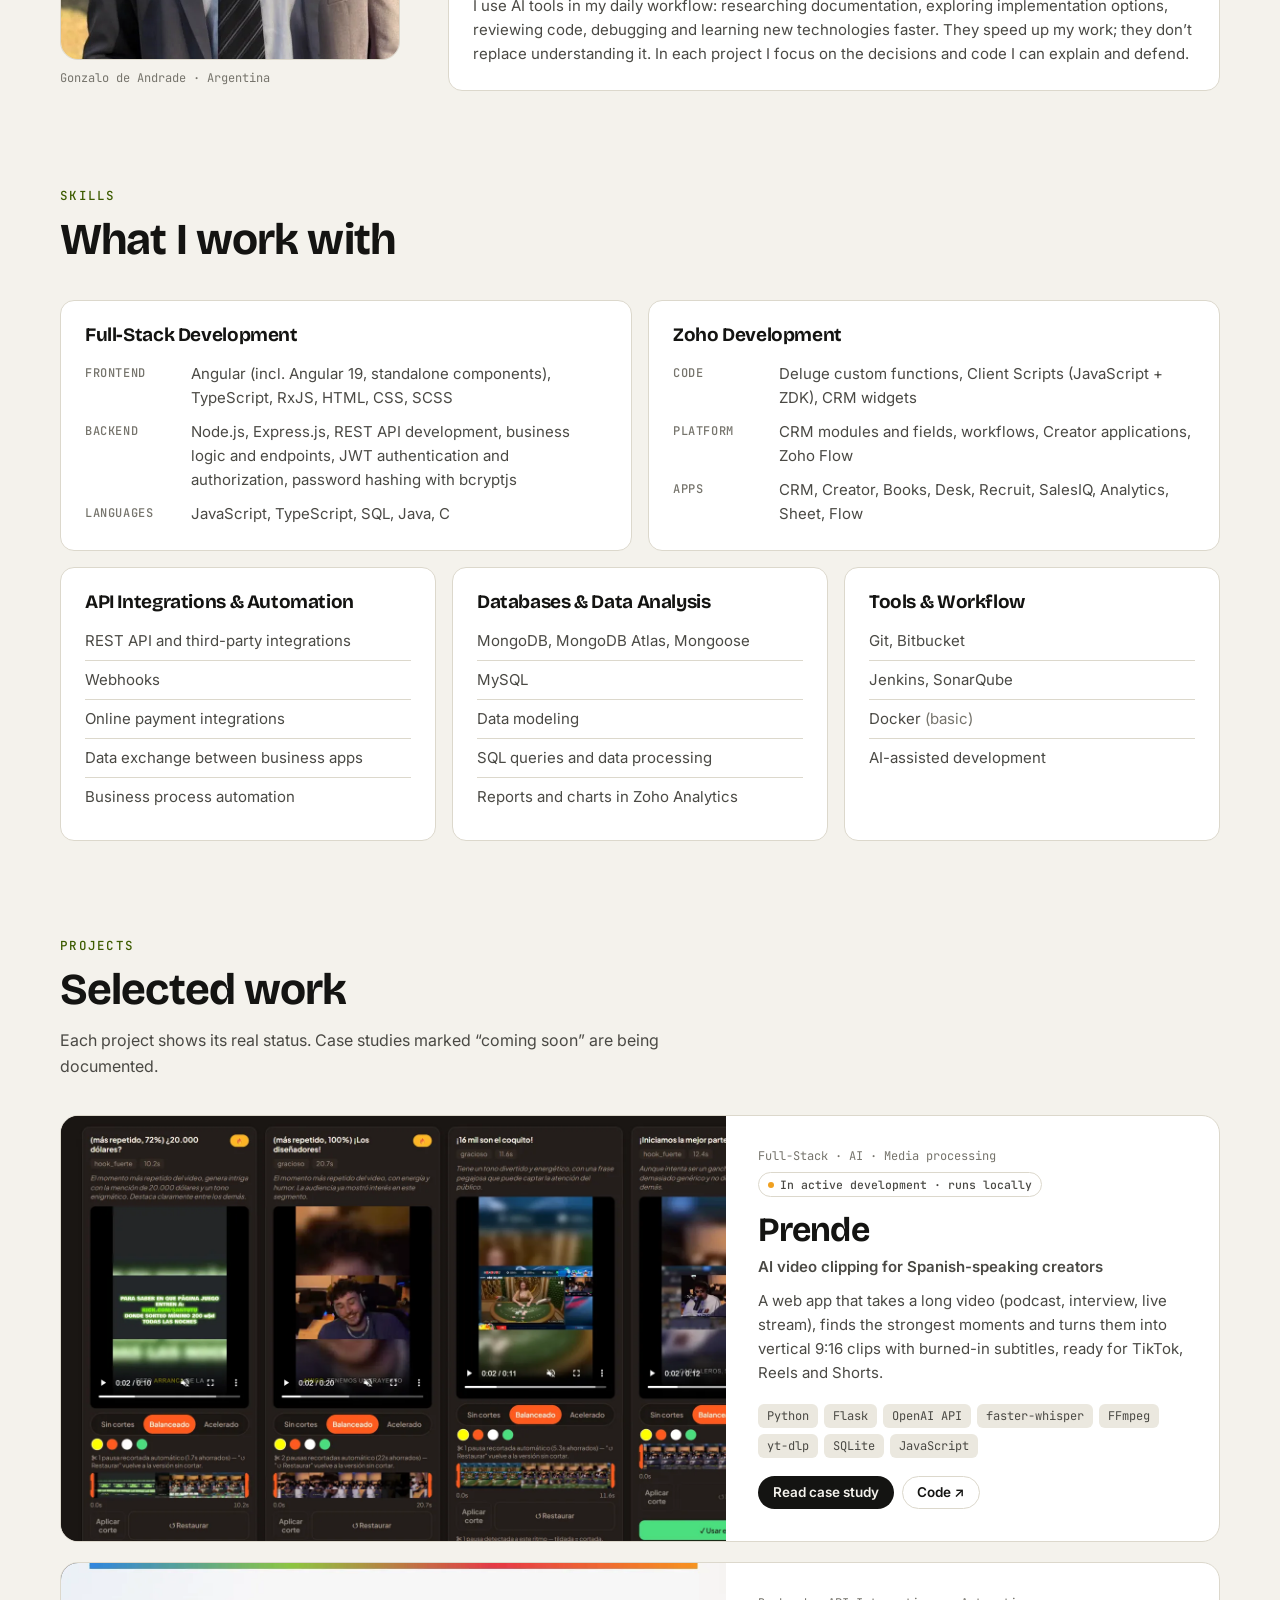
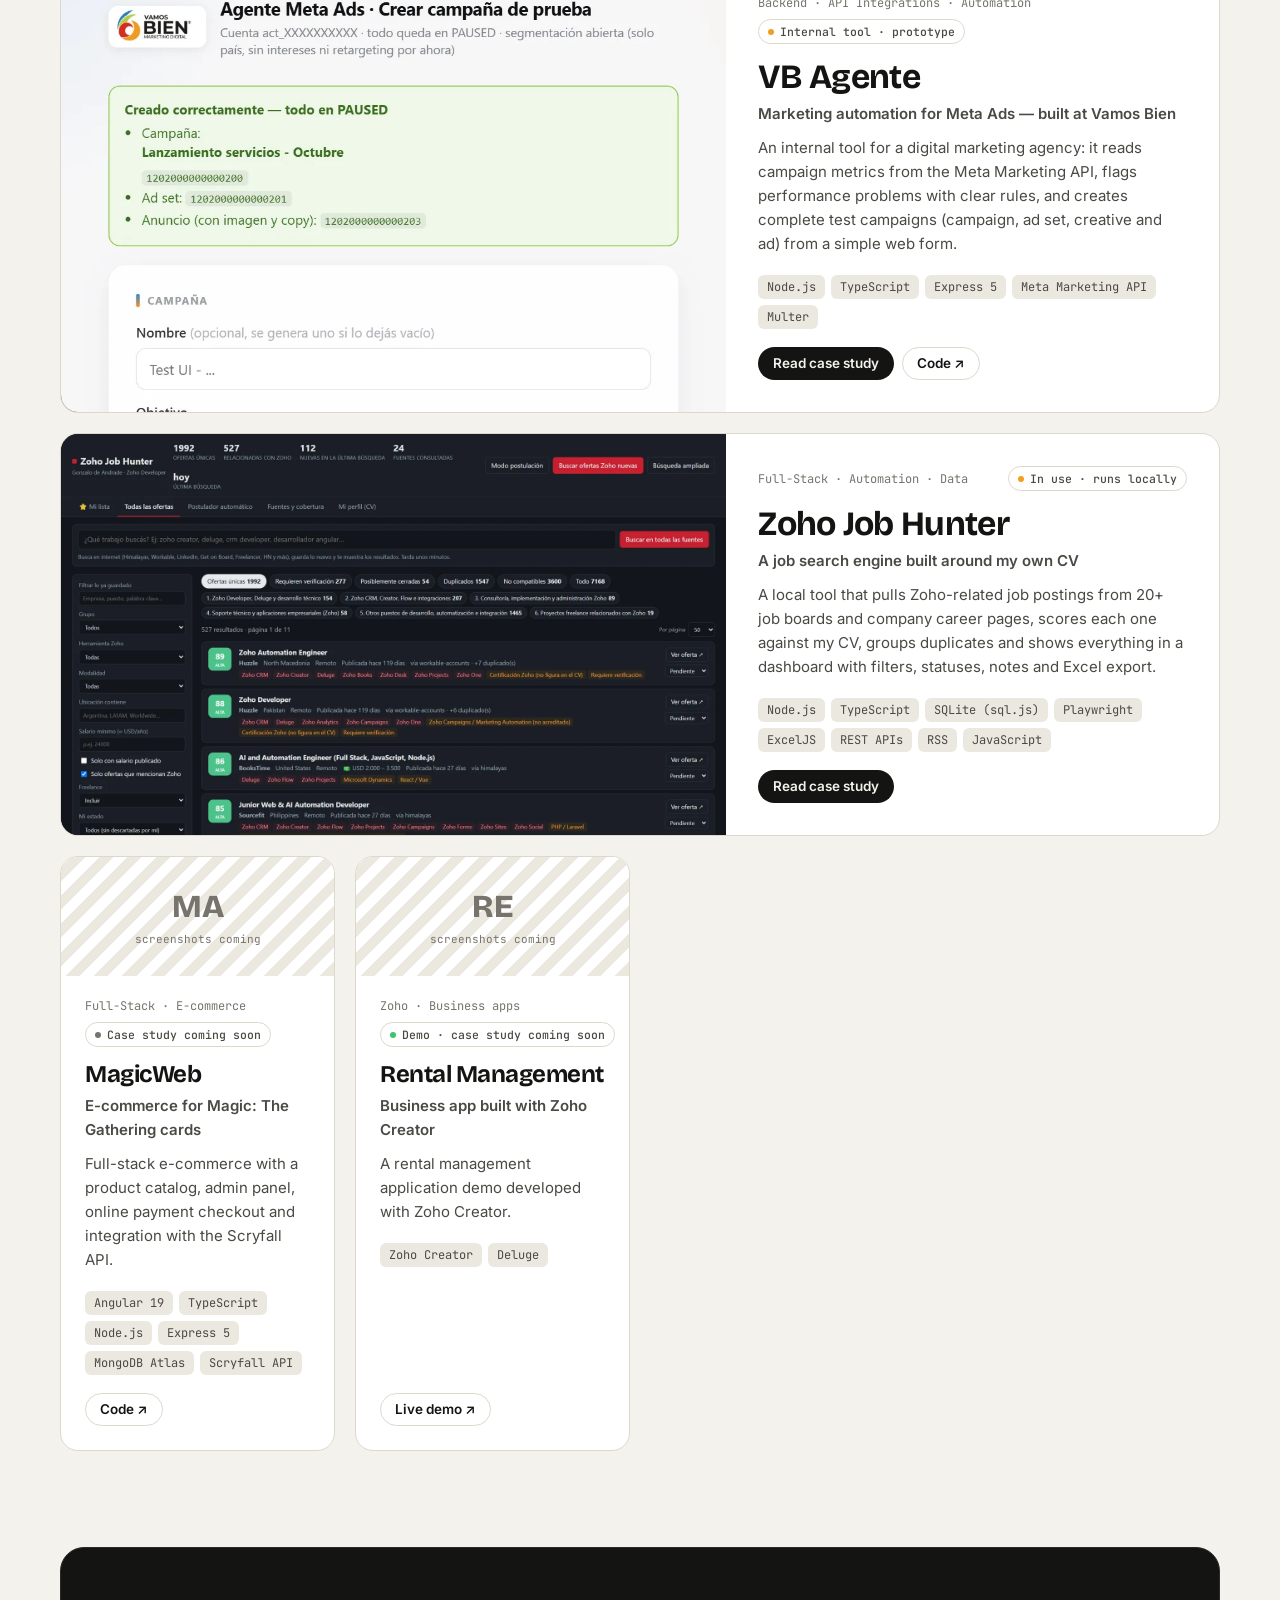
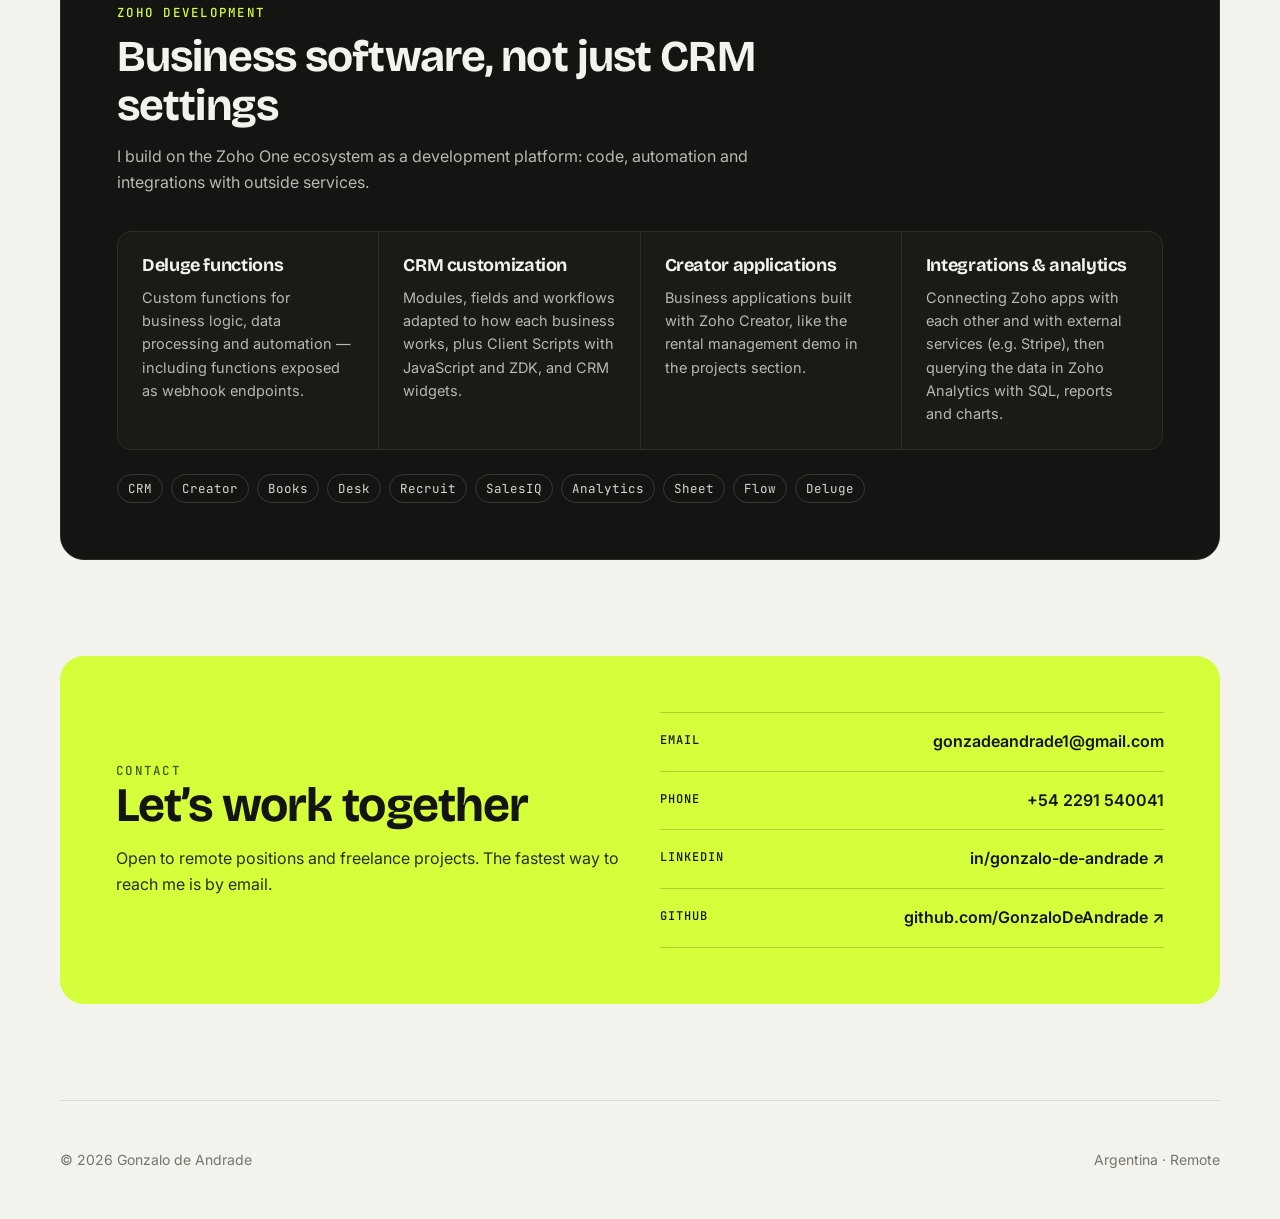
==== commit 61c6c5d5: "Fix LinkedIn profile URL Co-Authored-By: Claude Opus 5.5 <noreply@anthropic.com>" ====
--- a/index.html
+++ b/index.html
@@ -233,7 +233,7 @@
           </li>
           <li>
             <span class="c-label">LinkedIn</span>
-            <a class="c-value" href="https://www.linkedin.com/in/gonzalo-de-andrade-20a27" target="_blank" rel="noopener">in/gonzalo-de-andrade-20a27 ↗</a>
+            <a class="c-value" href="https://www.linkedin.com/in/gonzalo-de-andrade-20a2791b8/" target="_blank" rel="noopener">in/gonzalo-de-andrade ↗</a>
           </li>
           <li>
             <span class="c-label">GitHub</span>
